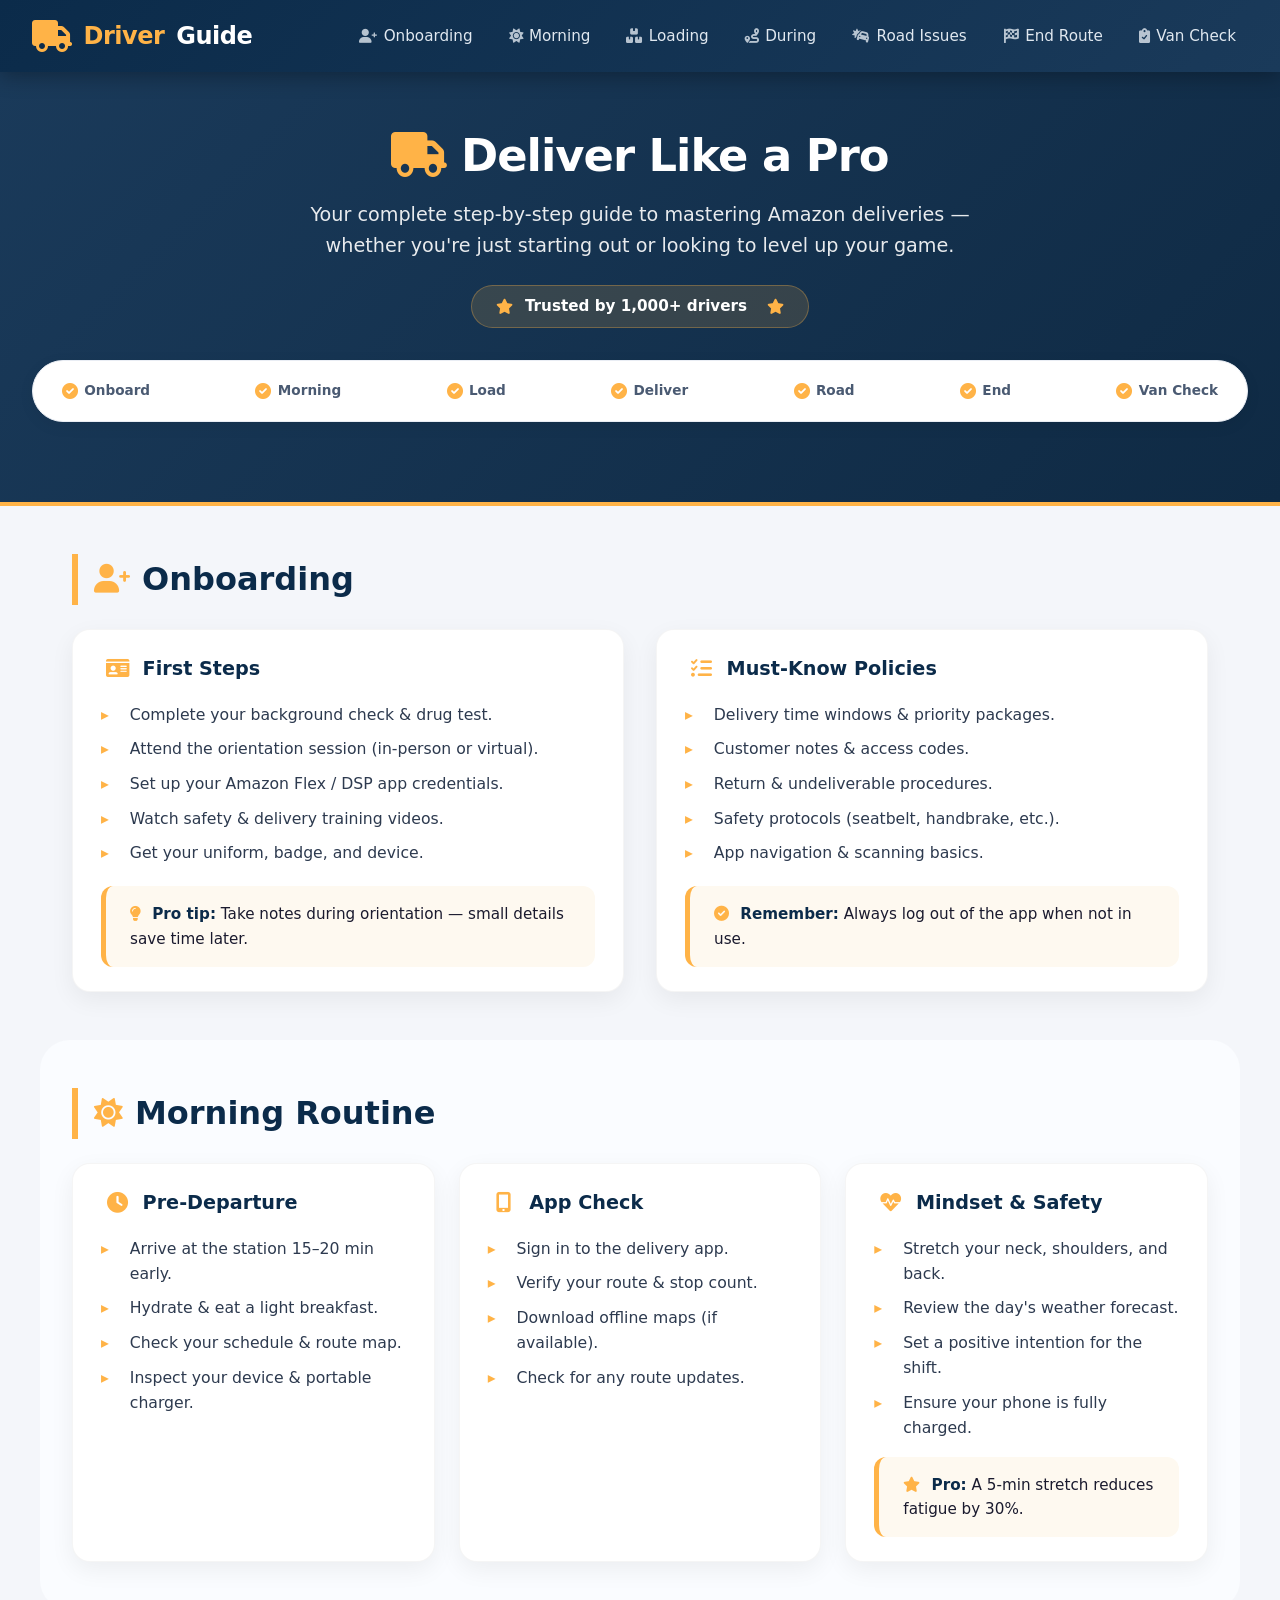
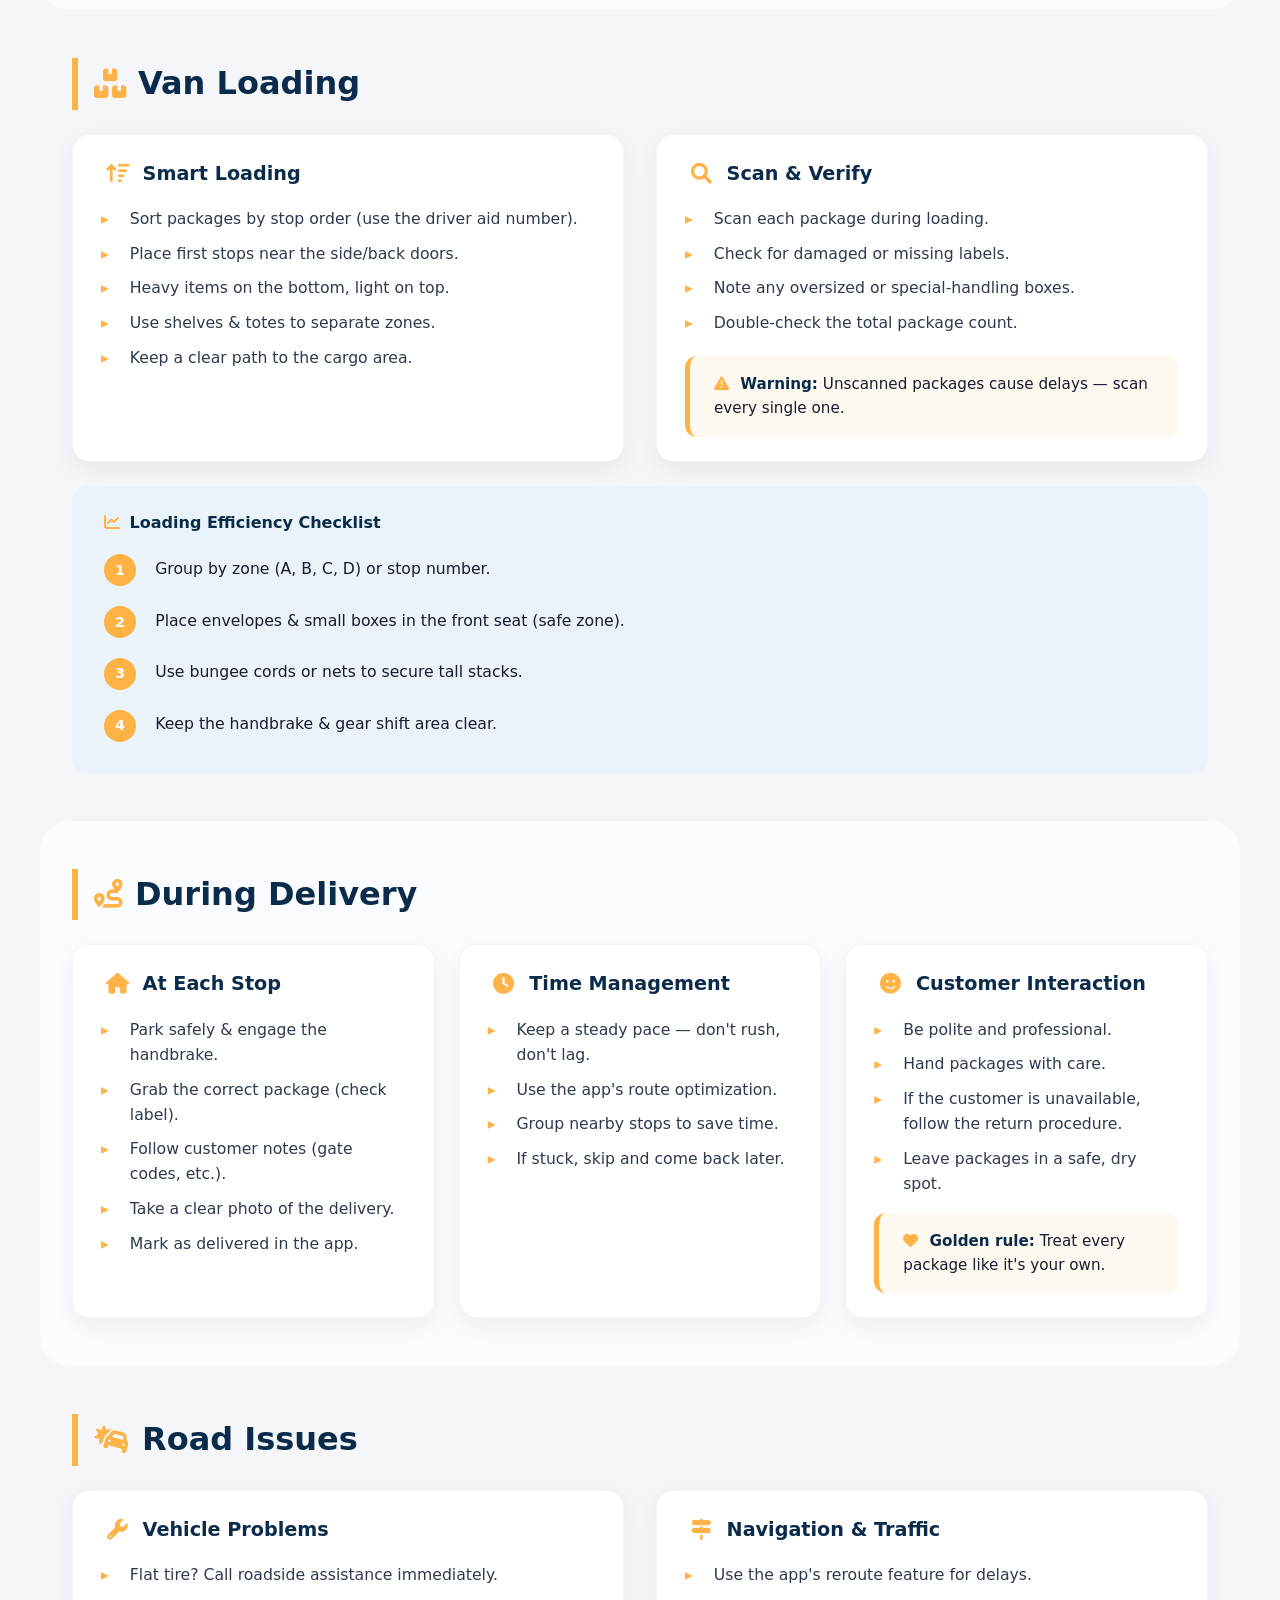
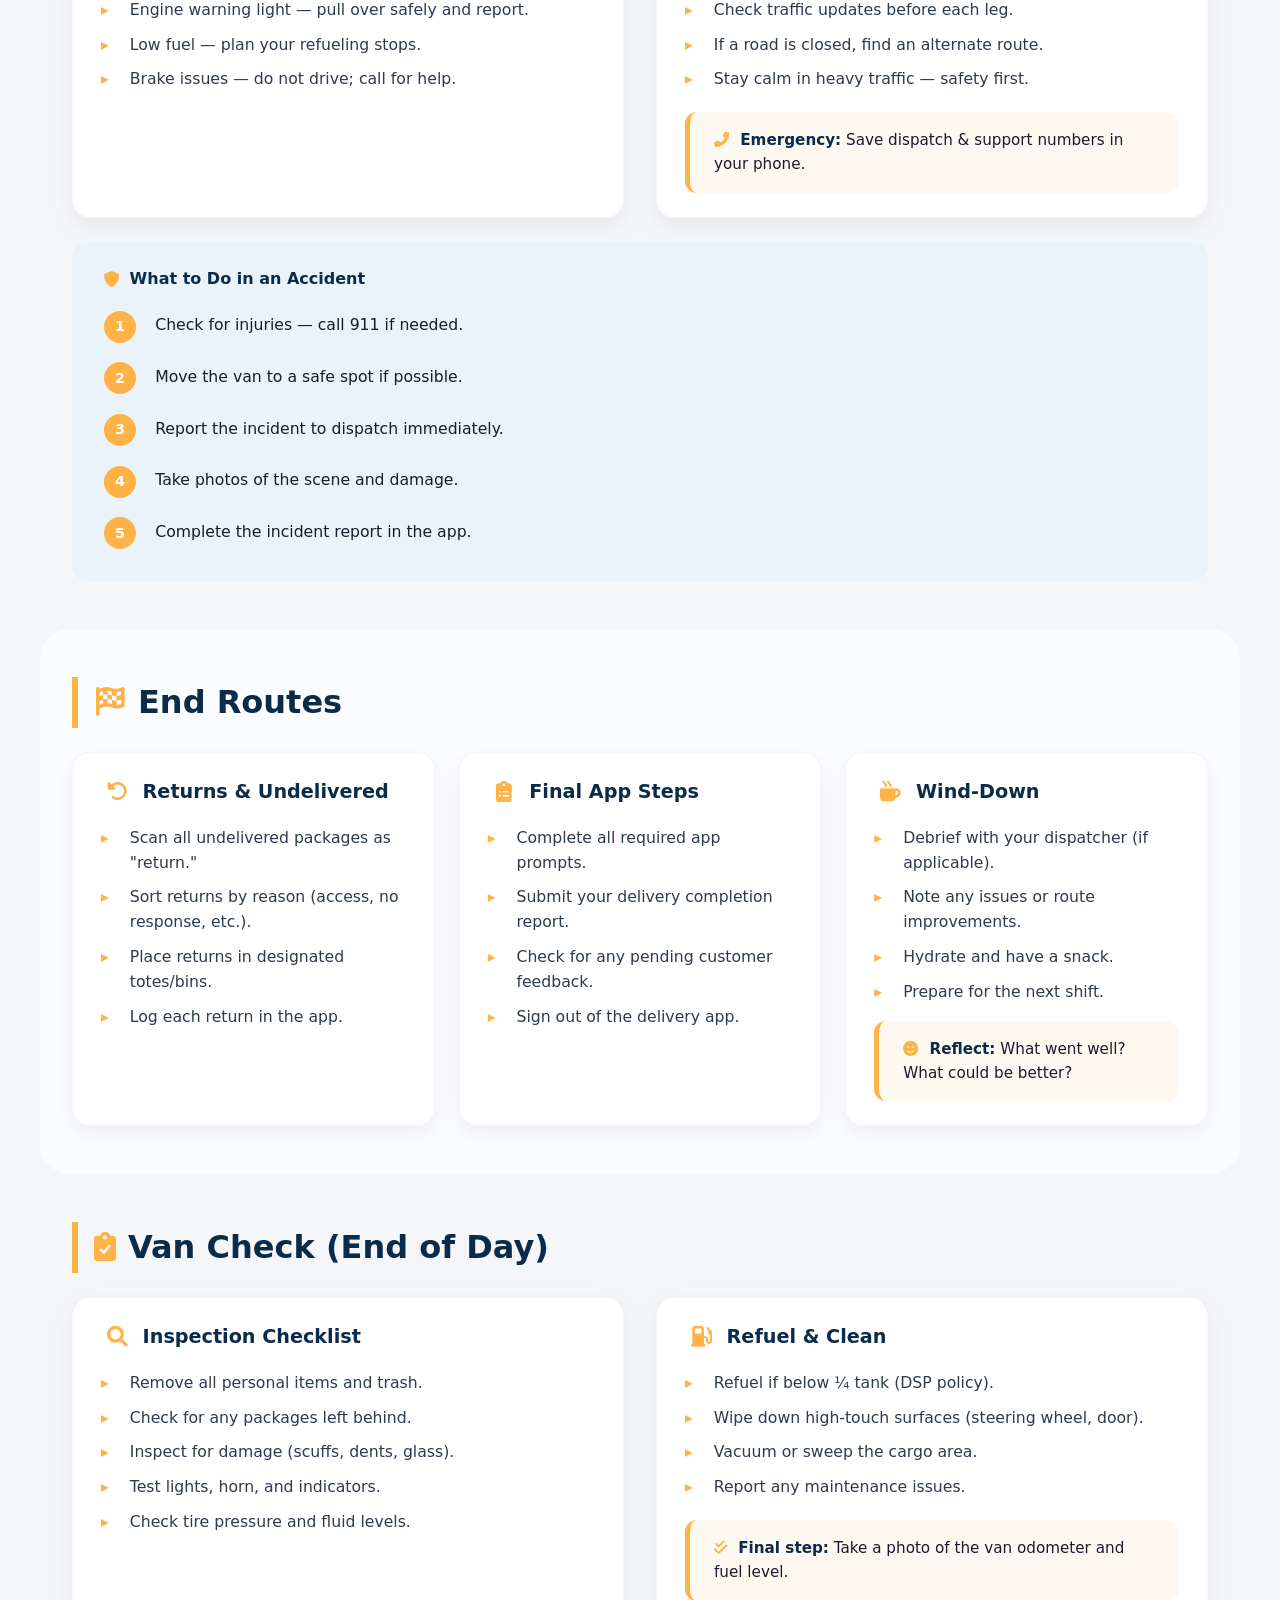
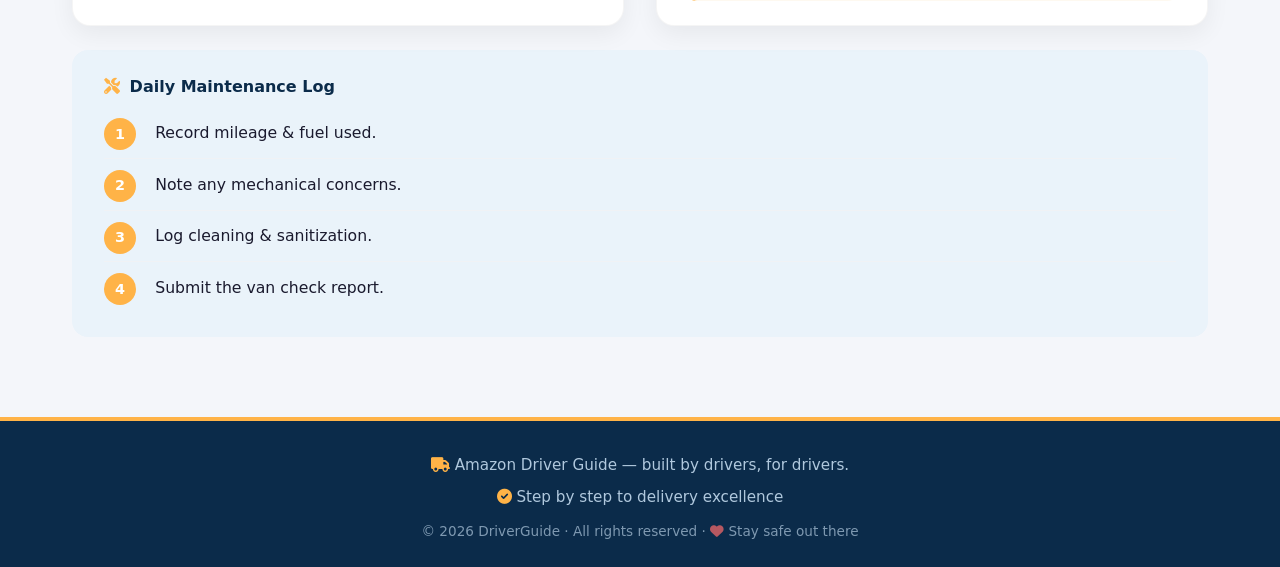
==== index.html @ 8a825883 "Create index.html" ====
<!DOCTYPE html>
<html lang="en">
<head>
    <meta charset="UTF-8" />
    <meta name="viewport" content="width=device-width, initial-scale=1.0" />
    <title>Amazon Driver Guide – Step by Step</title>
    <!-- Font Awesome for icons -->
    <link rel="stylesheet" href="https://cdnjs.cloudflare.com/ajax/libs/font-awesome/6.0.0-beta3/css/all.min.css" />
    <style>
        /* ---------- RESET & BASE ---------- */
        * {
            margin: 0;
            padding: 0;
            box-sizing: border-box;
        }

        html {
            scroll-behavior: smooth;
        }

        body {
            font-family: 'Segoe UI', Roboto, system-ui, -apple-system, sans-serif;
            background: #f4f6fa;
            color: #1a1a2e;
            line-height: 1.6;
        }

        a {
            text-decoration: none;
        }

        /* ---------- HEADER / NAV ---------- */
        .header {
            background: linear-gradient(135deg, #0b2b4a 0%, #1a3a5a 100%);
            color: #fff;
            padding: 1rem 2rem;
            position: sticky;
            top: 0;
            z-index: 1000;
            box-shadow: 0 4px 20px rgba(0, 0, 0, 0.3);
            display: flex;
            flex-wrap: wrap;
            align-items: center;
            justify-content: space-between;
        }

        .logo {
            display: flex;
            align-items: center;
            gap: 0.75rem;
            font-size: 1.5rem;
            font-weight: 700;
            letter-spacing: -0.5px;
        }

        .logo i {
            color: #ffb347;
            font-size: 2rem;
        }

        .logo span {
            color: #ffb347;
        }

        .nav-toggle {
            display: none;
            background: none;
            border: none;
            color: #fff;
            font-size: 1.8rem;
            cursor: pointer;
        }

        .nav-links {
            display: flex;
            flex-wrap: wrap;
            gap: 0.25rem 0.75rem;
            list-style: none;
        }

        .nav-links li a {
            color: #e0e8f0;
            padding: 0.5rem 0.75rem;
            border-radius: 30px;
            font-weight: 500;
            font-size: 0.95rem;
            transition: all 0.25s ease;
            display: flex;
            align-items: center;
            gap: 0.4rem;
            white-space: nowrap;
        }

        .nav-links li a i {
            font-size: 0.9rem;
            opacity: 0.8;
        }

        .nav-links li a:hover,
        .nav-links li a.active {
            background: rgba(255, 179, 71, 0.2);
            color: #ffb347;
        }

        /* ---------- HERO ---------- */
        .hero {
            background: linear-gradient(135deg, #1a3a5a 0%, #0f2a44 100%);
            color: #fff;
            padding: 3rem 2rem 4rem;
            text-align: center;
            border-bottom: 4px solid #ffb347;
        }

        .hero h1 {
            font-size: 2.8rem;
            font-weight: 800;
            letter-spacing: -1px;
            margin-bottom: 0.5rem;
        }

        .hero h1 i {
            color: #ffb347;
        }

        .hero p {
            font-size: 1.2rem;
            max-width: 720px;
            margin: 0 auto 1.5rem;
            opacity: 0.9;
        }

        .hero-badge {
            display: inline-flex;
            align-items: center;
            gap: 0.75rem;
            background: rgba(255, 179, 71, 0.15);
            border: 1px solid rgba(255, 179, 71, 0.3);
            padding: 0.5rem 1.5rem;
            border-radius: 50px;
            font-weight: 600;
            font-size: 0.95rem;
        }

        .hero-badge i {
            color: #ffb347;
        }

        /* ---------- SECTION COMMON ---------- */
        .section {
            padding: 3rem 2rem;
            max-width: 1200px;
            margin: 0 auto;
        }

        .section-title {
            display: flex;
            align-items: center;
            gap: 0.75rem;
            font-size: 2rem;
            font-weight: 700;
            color: #0b2b4a;
            margin-bottom: 1.5rem;
            border-left: 6px solid #ffb347;
            padding-left: 1rem;
        }

        .section-title i {
            color: #ffb347;
            font-size: 1.8rem;
        }

        .card-grid {
            display: grid;
            grid-template-columns: repeat(auto-fit, minmax(280px, 1fr));
            gap: 1.5rem;
        }

        .card {
            background: #fff;
            border-radius: 18px;
            padding: 1.5rem 1.75rem;
            box-shadow: 0 8px 24px rgba(0, 0, 0, 0.06);
            transition: transform 0.2s ease, box-shadow 0.2s ease;
            border: 1px solid rgba(0, 0, 0, 0.04);
        }

        .card:hover {
            transform: translateY(-4px);
            box-shadow: 0 16px 36px rgba(0, 0, 0, 0.10);
        }

        .card h3 {
            display: flex;
            align-items: center;
            gap: 0.6rem;
            font-size: 1.2rem;
            color: #0b2b4a;
            margin-bottom: 0.75rem;
        }

        .card h3 i {
            color: #ffb347;
            font-size: 1.3rem;
            width: 2rem;
            text-align: center;
        }

        .card p,
        .card li {
            color: #2d3a4f;
            font-size: 0.98rem;
        }

        .card ul {
            list-style: none;
            padding: 0;
            margin-top: 0.5rem;
        }

        .card ul li {
            padding: 0.3rem 0 0.3rem 1.8rem;
            position: relative;
        }

        .card ul li::before {
            content: "▸";
            color: #ffb347;
            font-weight: 700;
            position: absolute;
            left: 0;
        }

        .tip-box {
            background: #fef9f0;
            border-left: 5px solid #ffb347;
            padding: 1rem 1.5rem;
            border-radius: 12px;
            margin-top: 1rem;
            font-size: 0.95rem;
        }

        .tip-box strong {
            color: #0b2b4a;
        }

        .tip-box i {
            color: #ffb347;
            margin-right: 0.4rem;
        }

        /* ---------- SPECIAL LAYOUTS ---------- */
        .two-col {
            display: grid;
            grid-template-columns: 1fr 1fr;
            gap: 2rem;
        }

        @media (max-width: 820px) {
            .two-col {
                grid-template-columns: 1fr;
            }
        }

        .step-list {
            counter-reset: step;
            list-style: none;
            padding: 0;
        }

        .step-list li {
            counter-increment: step;
            padding: 0.8rem 0 0.8rem 3.2rem;
            position: relative;
            border-bottom: 1px solid #f0f2f5;
            font-size: 0.98rem;
        }

        .step-list li::before {
            content: counter(step);
            background: #ffb347;
            color: #fff;
            font-weight: 700;
            font-size: 0.9rem;
            width: 2rem;
            height: 2rem;
            border-radius: 50%;
            display: flex;
            align-items: center;
            justify-content: center;
            position: absolute;
            left: 0;
            top: 0.7rem;
        }

        .step-list li:last-child {
            border-bottom: none;
        }

        .highlight-box {
            background: #eaf3fa;
            border-radius: 16px;
            padding: 1.5rem 2rem;
            margin-top: 1.5rem;
        }

        .highlight-box h4 {
            display: flex;
            align-items: center;
            gap: 0.6rem;
            color: #0b2b4a;
            margin-bottom: 0.5rem;
        }

        .highlight-box h4 i {
            color: #ffb347;
        }

        /* ---------- PROGRESS TRACKER (visual) ---------- */
        .progress-steps {
            display: flex;
            flex-wrap: wrap;
            justify-content: space-between;
            gap: 0.5rem;
            background: #fff;
            padding: 1.2rem 1.8rem;
            border-radius: 60px;
            box-shadow: 0 4px 16px rgba(0, 0, 0, 0.06);
            margin: 2rem 0 1rem;
            border: 1px solid #e9edf4;
        }

        .progress-steps span {
            display: flex;
            align-items: center;
            gap: 0.4rem;
            font-weight: 600;
            font-size: 0.85rem;
            color: #4a5a72;
        }

        .progress-steps span i {
            color: #ffb347;
            font-size: 1rem;
        }

        /* ---------- FOOTER ---------- */
        .footer {
            background: #0b2b4a;
            color: #b0c8dd;
            padding: 2rem 2rem 1.5rem;
            text-align: center;
            border-top: 4px solid #ffb347;
            margin-top: 2rem;
        }

        .footer p {
            margin-bottom: 0.5rem;
            font-size: 0.95rem;
        }

        .footer small {
            opacity: 0.7;
            font-size: 0.85rem;
        }

        .footer i {
            color: #ffb347;
        }

        /* ---------- RESPONSIVE ---------- */
        @media (max-width: 900px) {
            .header {
                padding: 0.75rem 1.25rem;
            }

            .nav-toggle {
                display: block;
            }

            .nav-links {
                display: none;
                flex-direction: column;
                width: 100%;
                padding: 1rem 0 0.5rem;
                gap: 0.25rem;
            }

            .nav-links.open {
                display: flex;
            }

            .nav-links li a {
                padding: 0.6rem 0.75rem;
                font-size: 1rem;
                white-space: normal;
            }

            .hero h1 {
                font-size: 2rem;
            }

            .section {
                padding: 2rem 1.25rem;
            }

            .section-title {
                font-size: 1.6rem;
            }

            .progress-steps {
                border-radius: 20px;
                padding: 1rem;
                flex-direction: column;
                align-items: flex-start;
                gap: 0.3rem;
            }
        }

        @media (max-width: 480px) {
            .hero h1 {
                font-size: 1.6rem;
            }
            .hero p {
                font-size: 1rem;
            }
            .card {
                padding: 1.25rem;
            }
        }

        /* ---------- UTILITY ---------- */
        .text-accent {
            color: #ffb347;
        }

        .mb-1 {
            margin-bottom: 1rem;
        }
        .mt-1 {
            margin-top: 1rem;
        }
        .fw-600 {
            font-weight: 600;
        }
    </style>
</head>
<body>

    <!-- ===== HEADER ===== -->
    <header class="header" id="top">
        <div class="logo">
            <i class="fas fa-truck"></i>
            <span>Driver</span>Guide
        </div>
        <button class="nav-toggle" id="navToggle" aria-label="Toggle navigation">
            <i class="fas fa-bars"></i>
        </button>
        <ul class="nav-links" id="navLinks">
            <li><a href="#onboarding"><i class="fas fa-user-plus"></i> Onboarding</a></li>
            <li><a href="#morning"><i class="fas fa-sun"></i> Morning</a></li>
            <li><a href="#loading"><i class="fas fa-boxes"></i> Loading</a></li>
            <li><a href="#during"><i class="fas fa-route"></i> During</a></li>
            <li><a href="#road"><i class="fas fa-car-crash"></i> Road Issues</a></li>
            <li><a href="#end"><i class="fas fa-flag-checkered"></i> End Route</a></li>
            <li><a href="#vancheck"><i class="fas fa-clipboard-check"></i> Van Check</a></li>
        </ul>
    </header>

    <!-- ===== HERO ===== -->
    <section class="hero">
        <h1><i class="fas fa-truck"></i> Deliver Like a Pro</h1>
        <p>Your complete step-by-step guide to mastering Amazon deliveries — whether you're just starting out or looking to level up your game.</p>
        <div class="hero-badge">
            <i class="fas fa-star"></i> Trusted by 1,000+ drivers
            <i class="fas fa-star" style="margin-left:0.5rem;"></i>
        </div>

        <!-- quick progress visual -->
        <div class="progress-steps">
            <span><i class="fas fa-check-circle"></i> Onboard</span>
            <span><i class="fas fa-check-circle"></i> Morning</span>
            <span><i class="fas fa-check-circle"></i> Load</span>
            <span><i class="fas fa-check-circle"></i> Deliver</span>
            <span><i class="fas fa-check-circle"></i> Road</span>
            <span><i class="fas fa-check-circle"></i> End</span>
            <span><i class="fas fa-check-circle"></i> Van Check</span>
        </div>
    </section>

    <!-- ===== ONBOARDING ===== -->
    <section class="section" id="onboarding">
        <h2 class="section-title"><i class="fas fa-user-plus"></i> Onboarding</h2>
        <div class="two-col">
            <div class="card">
                <h3><i class="fas fa-id-card"></i> First Steps</h3>
                <ul>
                    <li>Complete your background check &amp; drug test.</li>
                    <li>Attend the orientation session (in-person or virtual).</li>
                    <li>Set up your Amazon Flex / DSP app credentials.</li>
                    <li>Watch safety &amp; delivery training videos.</li>
                    <li>Get your uniform, badge, and device.</li>
                </ul>
                <div class="tip-box">
                    <i class="fas fa-lightbulb"></i> <strong>Pro tip:</strong> Take notes during orientation — small details save time later.
                </div>
            </div>
            <div class="card">
                <h3><i class="fas fa-tasks"></i> Must-Know Policies</h3>
                <ul>
                    <li>Delivery time windows &amp; priority packages.</li>
                    <li>Customer notes &amp; access codes.</li>
                    <li>Return &amp; undeliverable procedures.</li>
                    <li>Safety protocols (seatbelt, handbrake, etc.).</li>
                    <li>App navigation &amp; scanning basics.</li>
                </ul>
                <div class="tip-box">
                    <i class="fas fa-check-circle"></i> <strong>Remember:</strong> Always log out of the app when not in use.
                </div>
            </div>
        </div>
    </section>

    <!-- ===== MORNING ROUTINE ===== -->
    <section class="section" id="morning" style="background:#fafcff; border-radius:30px; padding:3rem 2rem;">
        <h2 class="section-title"><i class="fas fa-sun"></i> Morning Routine</h2>
        <div class="card-grid">
            <div class="card">
                <h3><i class="fas fa-clock"></i> Pre-Departure</h3>
                <ul>
                    <li>Arrive at the station 15–20 min early.</li>
                    <li>Hydrate &amp; eat a light breakfast.</li>
                    <li>Check your schedule &amp; route map.</li>
                    <li>Inspect your device &amp; portable charger.</li>
                </ul>
            </div>
            <div class="card">
                <h3><i class="fas fa-mobile-alt"></i> App Check</h3>
                <ul>
                    <li>Sign in to the delivery app.</li>
                    <li>Verify your route &amp; stop count.</li>
                    <li>Download offline maps (if available).</li>
                    <li>Check for any route updates.</li>
                </ul>
            </div>
            <div class="card">
                <h3><i class="fas fa-heartbeat"></i> Mindset &amp; Safety</h3>
                <ul>
                    <li>Stretch your neck, shoulders, and back.</li>
                    <li>Review the day's weather forecast.</li>
                    <li>Set a positive intention for the shift.</li>
                    <li>Ensure your phone is fully charged.</li>
                </ul>
                <div class="tip-box" style="margin-top:0.75rem;">
                    <i class="fas fa-star"></i> <strong>Pro:</strong> A 5-min stretch reduces fatigue by 30%.
                </div>
            </div>
        </div>
    </section>

    <!-- ===== VAN LOADING ===== -->
    <section class="section" id="loading">
        <h2 class="section-title"><i class="fas fa-boxes"></i> Van Loading</h2>
        <div class="two-col">
            <div class="card">
                <h3><i class="fas fa-sort-amount-up"></i> Smart Loading</h3>
                <ul>
                    <li>Sort packages by stop order (use the driver aid number).</li>
                    <li>Place first stops near the side/back doors.</li>
                    <li>Heavy items on the bottom, light on top.</li>
                    <li>Use shelves &amp; totes to separate zones.</li>
                    <li>Keep a clear path to the cargo area.</li>
                </ul>
            </div>
            <div class="card">
                <h3><i class="fas fa-search"></i> Scan &amp; Verify</h3>
                <ul>
                    <li>Scan each package during loading.</li>
                    <li>Check for damaged or missing labels.</li>
                    <li>Note any oversized or special-handling boxes.</li>
                    <li>Double-check the total package count.</li>
                </ul>
                <div class="tip-box">
                    <i class="fas fa-exclamation-triangle"></i> <strong>Warning:</strong> Unscanned packages cause delays — scan every single one.
                </div>
            </div>
        </div>
        <div class="highlight-box">
            <h4><i class="fas fa-chart-line"></i> Loading Efficiency Checklist</h4>
            <ul class="step-list" style="margin-top:0.5rem;">
                <li>Group by zone (A, B, C, D) or stop number.</li>
                <li>Place envelopes &amp; small boxes in the front seat (safe zone).</li>
                <li>Use bungee cords or nets to secure tall stacks.</li>
                <li>Keep the handbrake &amp; gear shift area clear.</li>
            </ul>
        </div>
    </section>

    <!-- ===== DURING DELIVERY ===== -->
    <section class="section" id="during" style="background:#fafcff; border-radius:30px; padding:3rem 2rem;">
        <h2 class="section-title"><i class="fas fa-route"></i> During Delivery</h2>
        <div class="card-grid">
            <div class="card">
                <h3><i class="fas fa-home"></i> At Each Stop</h3>
                <ul>
                    <li>Park safely &amp; engage the handbrake.</li>
                    <li>Grab the correct package (check label).</li>
                    <li>Follow customer notes (gate codes, etc.).</li>
                    <li>Take a clear photo of the delivery.</li>
                    <li>Mark as delivered in the app.</li>
                </ul>
            </div>
            <div class="card">
                <h3><i class="fas fa-clock"></i> Time Management</h3>
                <ul>
                    <li>Keep a steady pace — don't rush, don't lag.</li>
                    <li>Use the app's route optimization.</li>
                    <li>Group nearby stops to save time.</li>
                    <li>If stuck, skip and come back later.</li>
                </ul>
            </div>
            <div class="card">
                <h3><i class="fas fa-smile"></i> Customer Interaction</h3>
                <ul>
                    <li>Be polite and professional.</li>
                    <li>Hand packages with care.</li>
                    <li>If the customer is unavailable, follow the return procedure.</li>
                    <li>Leave packages in a safe, dry spot.</li>
                </ul>
                <div class="tip-box" style="margin-top:0.75rem;">
                    <i class="fas fa-heart"></i> <strong>Golden rule:</strong> Treat every package like it's your own.
                </div>
            </div>
        </div>
    </section>

    <!-- ===== ROAD ISSUES ===== -->
    <section class="section" id="road">
        <h2 class="section-title"><i class="fas fa-car-crash"></i> Road Issues</h2>
        <div class="two-col">
            <div class="card">
                <h3><i class="fas fa-wrench"></i> Vehicle Problems</h3>
                <ul>
                    <li>Flat tire? Call roadside assistance immediately.</li>
                    <li>Engine warning light — pull over safely and report.</li>
                    <li>Low fuel — plan your refueling stops.</li>
                    <li>Brake issues — do not drive; call for help.</li>
                </ul>
            </div>
            <div class="card">
                <h3><i class="fas fa-map-signs"></i> Navigation &amp; Traffic</h3>
                <ul>
                    <li>Use the app's reroute feature for delays.</li>
                    <li>Check traffic updates before each leg.</li>
                    <li>If a road is closed, find an alternate route.</li>
                    <li>Stay calm in heavy traffic — safety first.</li>
                </ul>
                <div class="tip-box">
                    <i class="fas fa-phone-alt"></i> <strong>Emergency:</strong> Save dispatch &amp; support numbers in your phone.
                </div>
            </div>
        </div>
        <div class="highlight-box" style="margin-top:1.5rem;">
            <h4><i class="fas fa-shield-alt"></i> What to Do in an Accident</h4>
            <ul class="step-list">
                <li>Check for injuries — call 911 if needed.</li>
                <li>Move the van to a safe spot if possible.</li>
                <li>Report the incident to dispatch immediately.</li>
                <li>Take photos of the scene and damage.</li>
                <li>Complete the incident report in the app.</li>
            </ul>
        </div>
    </section>

    <!-- ===== END ROUTES ===== -->
    <section class="section" id="end" style="background:#fafcff; border-radius:30px; padding:3rem 2rem;">
        <h2 class="section-title"><i class="fas fa-flag-checkered"></i> End Routes</h2>
        <div class="card-grid">
            <div class="card">
                <h3><i class="fas fa-undo-alt"></i> Returns &amp; Undelivered</h3>
                <ul>
                    <li>Scan all undelivered packages as "return."</li>
                    <li>Sort returns by reason (access, no response, etc.).</li>
                    <li>Place returns in designated totes/bins.</li>
                    <li>Log each return in the app.</li>
                </ul>
            </div>
            <div class="card">
                <h3><i class="fas fa-clipboard-list"></i> Final App Steps</h3>
                <ul>
                    <li>Complete all required app prompts.</li>
                    <li>Submit your delivery completion report.</li>
                    <li>Check for any pending customer feedback.</li>
                    <li>Sign out of the delivery app.</li>
                </ul>
            </div>
            <div class="card">
                <h3><i class="fas fa-mug-hot"></i> Wind-Down</h3>
                <ul>
                    <li>Debrief with your dispatcher (if applicable).</li>
                    <li>Note any issues or route improvements.</li>
                    <li>Hydrate and have a snack.</li>
                    <li>Prepare for the next shift.</li>
                </ul>
                <div class="tip-box" style="margin-top:0.75rem;">
                    <i class="fas fa-smile"></i> <strong>Reflect:</strong> What went well? What could be better?
                </div>
            </div>
        </div>
    </section>

    <!-- ===== VAN CHECK END ===== -->
    <section class="section" id="vancheck">
        <h2 class="section-title"><i class="fas fa-clipboard-check"></i> Van Check (End of Day)</h2>
        <div class="two-col">
            <div class="card">
                <h3><i class="fas fa-search"></i> Inspection Checklist</h3>
                <ul>
                    <li>Remove all personal items and trash.</li>
                    <li>Check for any packages left behind.</li>
                    <li>Inspect for damage (scuffs, dents, glass).</li>
                    <li>Test lights, horn, and indicators.</li>
                    <li>Check tire pressure and fluid levels.</li>
                </ul>
            </div>
            <div class="card">
                <h3><i class="fas fa-gas-pump"></i> Refuel &amp; Clean</h3>
                <ul>
                    <li>Refuel if below ¼ tank (DSP policy).</li>
                    <li>Wipe down high-touch surfaces (steering wheel, door).</li>
                    <li>Vacuum or sweep the cargo area.</li>
                    <li>Report any maintenance issues.</li>
                </ul>
                <div class="tip-box">
                    <i class="fas fa-check-double"></i> <strong>Final step:</strong> Take a photo of the van odometer and fuel level.
                </div>
            </div>
        </div>
        <div class="highlight-box" style="margin-top:1.5rem;">
            <h4><i class="fas fa-tools"></i> Daily Maintenance Log</h4>
            <ul class="step-list">
                <li>Record mileage &amp; fuel used.</li>
                <li>Note any mechanical concerns.</li>
                <li>Log cleaning &amp; sanitization.</li>
                <li>Submit the van check report.</li>
            </ul>
        </div>
    </section>

    <!-- ===== FOOTER ===== -->
    <footer class="footer">
        <p><i class="fas fa-truck"></i> Amazon Driver Guide — built by drivers, for drivers.</p>
        <p style="font-size:0.95rem; margin-top:0.25rem;">
            <i class="fas fa-check-circle" style="color:#ffb347;"></i> Step by step to delivery excellence
        </p>
        <small>&copy; 2026 DriverGuide · All rights reserved · <i class="fas fa-heart" style="color:#ff6b6b;"></i> Stay safe out there</small>
    </footer>

    <!-- ===== JAVASCRIPT (nav toggle + active scroll) ===== -->
    <script>
        // ----- Mobile nav toggle -----
        const toggle = document.getElementById('navToggle');
        const navLinks = document.getElementById('navLinks');

        toggle.addEventListener('click', () => {
            navLinks.classList.toggle('open');
        });

        // Close nav on link click (mobile)
        document.querySelectorAll('.nav-links a').forEach(link => {
            link.addEventListener('click', () => {
                navLinks.classList.remove('open');
            });
        });

        // ----- Active nav highlight on scroll -----
        const sections = document.querySelectorAll('.section, .hero');
        const navItems = document.querySelectorAll('.nav-links a');

        function setActiveNav() {
            let current = '';
            const scrollPos = window.scrollY + 120;

            sections.forEach(section => {
                const sectionTop = section.offsetTop;
                const sectionHeight = section.offsetHeight;
                if (scrollPos >= sectionTop && scrollPos < sectionTop + sectionHeight) {
                    current = section.getAttribute('id') || 'top';
                }
            });

            // if at the very top
            if (window.scrollY < 100) current = 'top';

            navItems.forEach(link => {
                link.classList.remove('active');
                const href = link.getAttribute('href');
                if (href === '#' + current) {
                    link.classList.add('active');
                }
            });
        }

        window.addEventListener('scroll', setActiveNav);
        window.addEventListener('load', setActiveNav);
    </script>

</body>
</html>
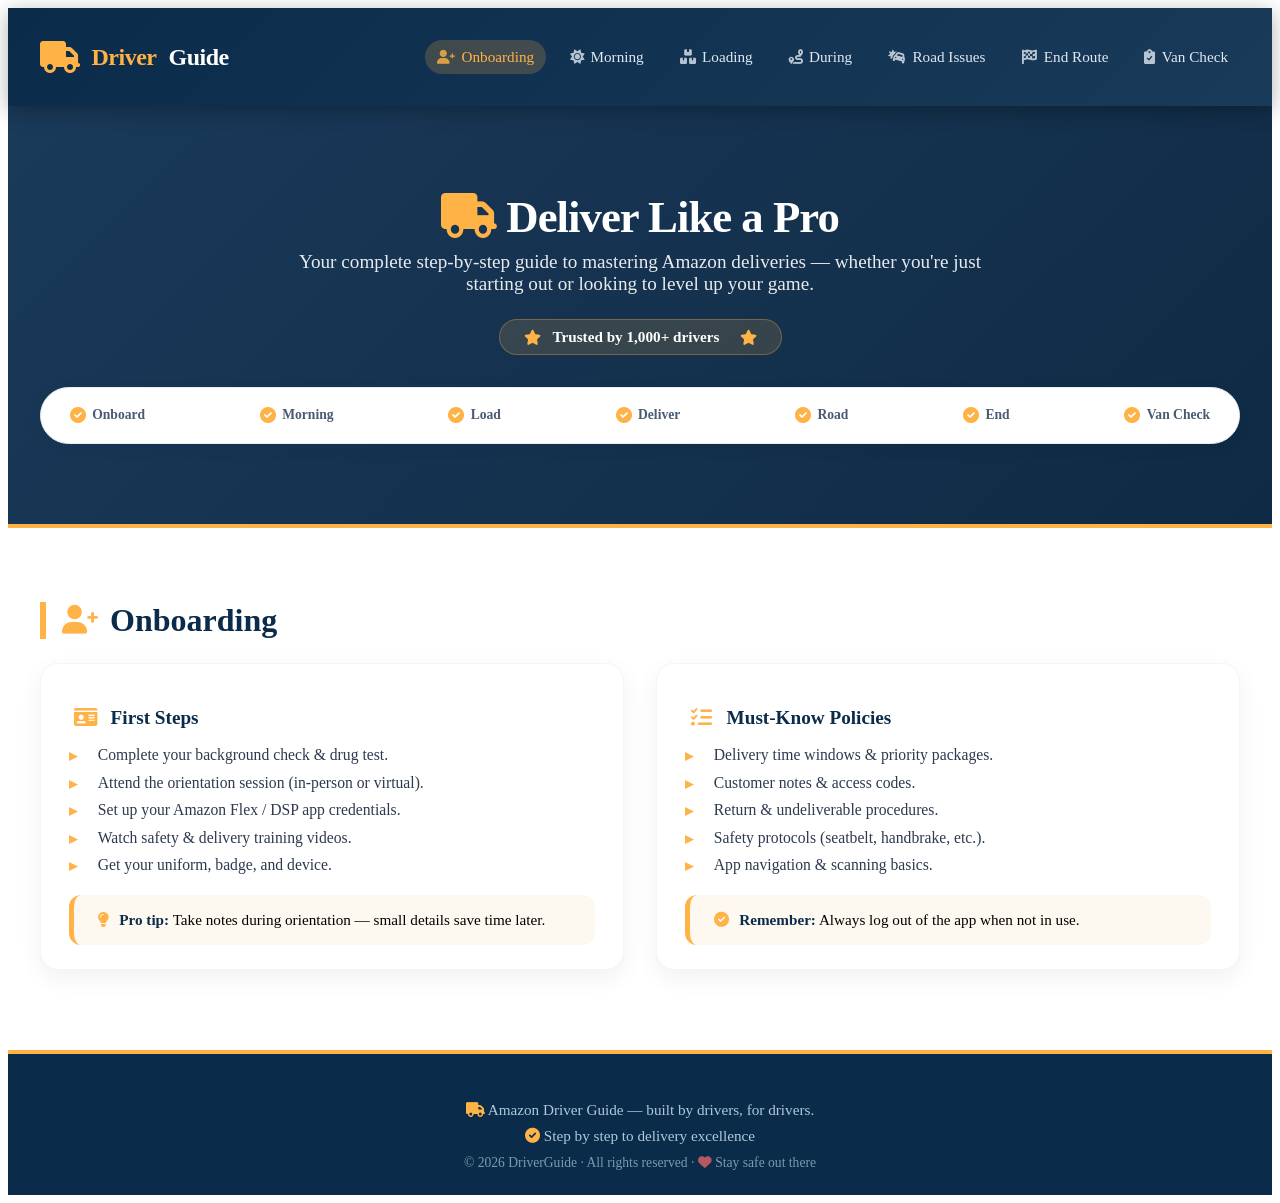
==== commit 62be86f5: "Add files via upload" ====
--- a/index.html
+++ b/index.html
@@ -1,808 +1,67 @@
-<!DOCTYPE html>
-<html lang="en">
-<head>
-    <meta charset="UTF-8" />
-    <meta name="viewport" content="width=device-width, initial-scale=1.0" />
-    <title>Amazon Driver Guide – Step by Step</title>
-    <!-- Font Awesome for icons -->
-    <link rel="stylesheet" href="https://cdnjs.cloudflare.com/ajax/libs/font-awesome/6.0.0-beta3/css/all.min.css" />
-    <style>
-        /* ---------- RESET & BASE ---------- */
-        * {
-            margin: 0;
-            padding: 0;
-            box-sizing: border-box;
-        }
-
-        html {
-            scroll-behavior: smooth;
-        }
-
-        body {
-            font-family: 'Segoe UI', Roboto, system-ui, -apple-system, sans-serif;
-            background: #f4f6fa;
-            color: #1a1a2e;
-            line-height: 1.6;
-        }
-
-        a {
-            text-decoration: none;
-        }
-
-        /* ---------- HEADER / NAV ---------- */
-        .header {
-            background: linear-gradient(135deg, #0b2b4a 0%, #1a3a5a 100%);
-            color: #fff;
-            padding: 1rem 2rem;
-            position: sticky;
-            top: 0;
-            z-index: 1000;
-            box-shadow: 0 4px 20px rgba(0, 0, 0, 0.3);
-            display: flex;
-            flex-wrap: wrap;
-            align-items: center;
-            justify-content: space-between;
-        }
-
-        .logo {
-            display: flex;
-            align-items: center;
-            gap: 0.75rem;
-            font-size: 1.5rem;
-            font-weight: 700;
-            letter-spacing: -0.5px;
-        }
-
-        .logo i {
-            color: #ffb347;
-            font-size: 2rem;
-        }
-
-        .logo span {
-            color: #ffb347;
-        }
-
-        .nav-toggle {
-            display: none;
-            background: none;
-            border: none;
-            color: #fff;
-            font-size: 1.8rem;
-            cursor: pointer;
-        }
-
-        .nav-links {
-            display: flex;
-            flex-wrap: wrap;
-            gap: 0.25rem 0.75rem;
-            list-style: none;
-        }
-
-        .nav-links li a {
-            color: #e0e8f0;
-            padding: 0.5rem 0.75rem;
-            border-radius: 30px;
-            font-weight: 500;
-            font-size: 0.95rem;
-            transition: all 0.25s ease;
-            display: flex;
-            align-items: center;
-            gap: 0.4rem;
-            white-space: nowrap;
-        }
-
-        .nav-links li a i {
-            font-size: 0.9rem;
-            opacity: 0.8;
-        }
-
-        .nav-links li a:hover,
-        .nav-links li a.active {
-            background: rgba(255, 179, 71, 0.2);
-            color: #ffb347;
-        }
-
-        /* ---------- HERO ---------- */
-        .hero {
-            background: linear-gradient(135deg, #1a3a5a 0%, #0f2a44 100%);
-            color: #fff;
-            padding: 3rem 2rem 4rem;
-            text-align: center;
-            border-bottom: 4px solid #ffb347;
-        }
-
-        .hero h1 {
-            font-size: 2.8rem;
-            font-weight: 800;
-            letter-spacing: -1px;
-            margin-bottom: 0.5rem;
-        }
-
-        .hero h1 i {
-            color: #ffb347;
-        }
-
-        .hero p {
-            font-size: 1.2rem;
-            max-width: 720px;
-            margin: 0 auto 1.5rem;
-            opacity: 0.9;
-        }
-
-        .hero-badge {
-            display: inline-flex;
-            align-items: center;
-            gap: 0.75rem;
-            background: rgba(255, 179, 71, 0.15);
-            border: 1px solid rgba(255, 179, 71, 0.3);
-            padding: 0.5rem 1.5rem;
-            border-radius: 50px;
-            font-weight: 600;
-            font-size: 0.95rem;
-        }
-
-        .hero-badge i {
-            color: #ffb347;
-        }
-
-        /* ---------- SECTION COMMON ---------- */
-        .section {
-            padding: 3rem 2rem;
-            max-width: 1200px;
-            margin: 0 auto;
-        }
-
-        .section-title {
-            display: flex;
-            align-items: center;
-            gap: 0.75rem;
-            font-size: 2rem;
-            font-weight: 700;
-            color: #0b2b4a;
-            margin-bottom: 1.5rem;
-            border-left: 6px solid #ffb347;
-            padding-left: 1rem;
-        }
-
-        .section-title i {
-            color: #ffb347;
-            font-size: 1.8rem;
-        }
-
-        .card-grid {
-            display: grid;
-            grid-template-columns: repeat(auto-fit, minmax(280px, 1fr));
-            gap: 1.5rem;
-        }
-
-        .card {
-            background: #fff;
-            border-radius: 18px;
-            padding: 1.5rem 1.75rem;
-            box-shadow: 0 8px 24px rgba(0, 0, 0, 0.06);
-            transition: transform 0.2s ease, box-shadow 0.2s ease;
-            border: 1px solid rgba(0, 0, 0, 0.04);
-        }
-
-        .card:hover {
-            transform: translateY(-4px);
-            box-shadow: 0 16px 36px rgba(0, 0, 0, 0.10);
-        }
-
-        .card h3 {
-            display: flex;
-            align-items: center;
-            gap: 0.6rem;
-            font-size: 1.2rem;
-            color: #0b2b4a;
-            margin-bottom: 0.75rem;
-        }
-
-        .card h3 i {
-            color: #ffb347;
-            font-size: 1.3rem;
-            width: 2rem;
-            text-align: center;
-        }
-
-        .card p,
-        .card li {
-            color: #2d3a4f;
-            font-size: 0.98rem;
-        }
-
-        .card ul {
-            list-style: none;
-            padding: 0;
-            margin-top: 0.5rem;
-        }
-
-        .card ul li {
-            padding: 0.3rem 0 0.3rem 1.8rem;
-            position: relative;
-        }
-
-        .card ul li::before {
-            content: "▸";
-            color: #ffb347;
-            font-weight: 700;
-            position: absolute;
-            left: 0;
-        }
-
-        .tip-box {
-            background: #fef9f0;
-            border-left: 5px solid #ffb347;
-            padding: 1rem 1.5rem;
-            border-radius: 12px;
-            margin-top: 1rem;
-            font-size: 0.95rem;
-        }
-
-        .tip-box strong {
-            color: #0b2b4a;
-        }
-
-        .tip-box i {
-            color: #ffb347;
-            margin-right: 0.4rem;
-        }
-
-        /* ---------- SPECIAL LAYOUTS ---------- */
-        .two-col {
-            display: grid;
-            grid-template-columns: 1fr 1fr;
-            gap: 2rem;
-        }
-
-        @media (max-width: 820px) {
-            .two-col {
-                grid-template-columns: 1fr;
-            }
-        }
-
-        .step-list {
-            counter-reset: step;
-            list-style: none;
-            padding: 0;
-        }
-
-        .step-list li {
-            counter-increment: step;
-            padding: 0.8rem 0 0.8rem 3.2rem;
-            position: relative;
-            border-bottom: 1px solid #f0f2f5;
-            font-size: 0.98rem;
-        }
-
-        .step-list li::before {
-            content: counter(step);
-            background: #ffb347;
-            color: #fff;
-            font-weight: 700;
-            font-size: 0.9rem;
-            width: 2rem;
-            height: 2rem;
-            border-radius: 50%;
-            display: flex;
-            align-items: center;
-            justify-content: center;
-            position: absolute;
-            left: 0;
-            top: 0.7rem;
-        }
-
-        .step-list li:last-child {
-            border-bottom: none;
-        }
-
-        .highlight-box {
-            background: #eaf3fa;
-            border-radius: 16px;
-            padding: 1.5rem 2rem;
-            margin-top: 1.5rem;
-        }
-
-        .highlight-box h4 {
-            display: flex;
-            align-items: center;
-            gap: 0.6rem;
-            color: #0b2b4a;
-            margin-bottom: 0.5rem;
-        }
-
-        .highlight-box h4 i {
-            color: #ffb347;
-        }
-
-        /* ---------- PROGRESS TRACKER (visual) ---------- */
-        .progress-steps {
-            display: flex;
-            flex-wrap: wrap;
-            justify-content: space-between;
-            gap: 0.5rem;
-            background: #fff;
-            padding: 1.2rem 1.8rem;
-            border-radius: 60px;
-            box-shadow: 0 4px 16px rgba(0, 0, 0, 0.06);
-            margin: 2rem 0 1rem;
-            border: 1px solid #e9edf4;
-        }
-
-        .progress-steps span {
-            display: flex;
-            align-items: center;
-            gap: 0.4rem;
-            font-weight: 600;
-            font-size: 0.85rem;
-            color: #4a5a72;
-        }
-
-        .progress-steps span i {
-            color: #ffb347;
-            font-size: 1rem;
-        }
-
-        /* ---------- FOOTER ---------- */
-        .footer {
-            background: #0b2b4a;
-            color: #b0c8dd;
-            padding: 2rem 2rem 1.5rem;
-            text-align: center;
-            border-top: 4px solid #ffb347;
-            margin-top: 2rem;
-        }
-
-        .footer p {
-            margin-bottom: 0.5rem;
-            font-size: 0.95rem;
-        }
-
-        .footer small {
-            opacity: 0.7;
-            font-size: 0.85rem;
-        }
-
-        .footer i {
-            color: #ffb347;
-        }
-
-        /* ---------- RESPONSIVE ---------- */
-        @media (max-width: 900px) {
-            .header {
-                padding: 0.75rem 1.25rem;
-            }
-
-            .nav-toggle {
-                display: block;
-            }
-
-            .nav-links {
-                display: none;
-                flex-direction: column;
-                width: 100%;
-                padding: 1rem 0 0.5rem;
-                gap: 0.25rem;
-            }
-
-            .nav-links.open {
-                display: flex;
-            }
-
-            .nav-links li a {
-                padding: 0.6rem 0.75rem;
-                font-size: 1rem;
-                white-space: normal;
-            }
-
-            .hero h1 {
-                font-size: 2rem;
-            }
-
-            .section {
-                padding: 2rem 1.25rem;
-            }
-
-            .section-title {
-                font-size: 1.6rem;
-            }
-
-            .progress-steps {
-                border-radius: 20px;
-                padding: 1rem;
-                flex-direction: column;
-                align-items: flex-start;
-                gap: 0.3rem;
-            }
-        }
-
-        @media (max-width: 480px) {
-            .hero h1 {
-                font-size: 1.6rem;
-            }
-            .hero p {
-                font-size: 1rem;
-            }
-            .card {
-                padding: 1.25rem;
-            }
-        }
-
-        /* ---------- UTILITY ---------- */
-        .text-accent {
-            color: #ffb347;
-        }
-
-        .mb-1 {
-            margin-bottom: 1rem;
-        }
-        .mt-1 {
-            margin-top: 1rem;
-        }
-        .fw-600 {
-            font-weight: 600;
-        }
-    </style>
-</head>
-<body>
-
-    <!-- ===== HEADER ===== -->
-    <header class="header" id="top">
-        <div class="logo">
-            <i class="fas fa-truck"></i>
-            <span>Driver</span>Guide
-        </div>
-        <button class="nav-toggle" id="navToggle" aria-label="Toggle navigation">
-            <i class="fas fa-bars"></i>
-        </button>
-        <ul class="nav-links" id="navLinks">
-            <li><a href="#onboarding"><i class="fas fa-user-plus"></i> Onboarding</a></li>
-            <li><a href="#morning"><i class="fas fa-sun"></i> Morning</a></li>
-            <li><a href="#loading"><i class="fas fa-boxes"></i> Loading</a></li>
-            <li><a href="#during"><i class="fas fa-route"></i> During</a></li>
-            <li><a href="#road"><i class="fas fa-car-crash"></i> Road Issues</a></li>
-            <li><a href="#end"><i class="fas fa-flag-checkered"></i> End Route</a></li>
-            <li><a href="#vancheck"><i class="fas fa-clipboard-check"></i> Van Check</a></li>
-        </ul>
-    </header>
-
-    <!-- ===== HERO ===== -->
-    <section class="hero">
-        <h1><i class="fas fa-truck"></i> Deliver Like a Pro</h1>
-        <p>Your complete step-by-step guide to mastering Amazon deliveries — whether you're just starting out or looking to level up your game.</p>
-        <div class="hero-badge">
-            <i class="fas fa-star"></i> Trusted by 1,000+ drivers
-            <i class="fas fa-star" style="margin-left:0.5rem;"></i>
-        </div>
-
-        <!-- quick progress visual -->
-        <div class="progress-steps">
-            <span><i class="fas fa-check-circle"></i> Onboard</span>
-            <span><i class="fas fa-check-circle"></i> Morning</span>
-            <span><i class="fas fa-check-circle"></i> Load</span>
-            <span><i class="fas fa-check-circle"></i> Deliver</span>
-            <span><i class="fas fa-check-circle"></i> Road</span>
-            <span><i class="fas fa-check-circle"></i> End</span>
-            <span><i class="fas fa-check-circle"></i> Van Check</span>
-        </div>
-    </section>
-
-    <!-- ===== ONBOARDING ===== -->
-    <section class="section" id="onboarding">
-        <h2 class="section-title"><i class="fas fa-user-plus"></i> Onboarding</h2>
-        <div class="two-col">
-            <div class="card">
-                <h3><i class="fas fa-id-card"></i> First Steps</h3>
-                <ul>
-                    <li>Complete your background check &amp; drug test.</li>
-                    <li>Attend the orientation session (in-person or virtual).</li>
-                    <li>Set up your Amazon Flex / DSP app credentials.</li>
-                    <li>Watch safety &amp; delivery training videos.</li>
-                    <li>Get your uniform, badge, and device.</li>
-                </ul>
-                <div class="tip-box">
-                    <i class="fas fa-lightbulb"></i> <strong>Pro tip:</strong> Take notes during orientation — small details save time later.
-                </div>
-            </div>
-            <div class="card">
-                <h3><i class="fas fa-tasks"></i> Must-Know Policies</h3>
-                <ul>
-                    <li>Delivery time windows &amp; priority packages.</li>
-                    <li>Customer notes &amp; access codes.</li>
-                    <li>Return &amp; undeliverable procedures.</li>
-                    <li>Safety protocols (seatbelt, handbrake, etc.).</li>
-                    <li>App navigation &amp; scanning basics.</li>
-                </ul>
-                <div class="tip-box">
-                    <i class="fas fa-check-circle"></i> <strong>Remember:</strong> Always log out of the app when not in use.
-                </div>
-            </div>
-        </div>
-    </section>
-
-    <!-- ===== MORNING ROUTINE ===== -->
-    <section class="section" id="morning" style="background:#fafcff; border-radius:30px; padding:3rem 2rem;">
-        <h2 class="section-title"><i class="fas fa-sun"></i> Morning Routine</h2>
-        <div class="card-grid">
-            <div class="card">
-                <h3><i class="fas fa-clock"></i> Pre-Departure</h3>
-                <ul>
-                    <li>Arrive at the station 15–20 min early.</li>
-                    <li>Hydrate &amp; eat a light breakfast.</li>
-                    <li>Check your schedule &amp; route map.</li>
-                    <li>Inspect your device &amp; portable charger.</li>
-                </ul>
-            </div>
-            <div class="card">
-                <h3><i class="fas fa-mobile-alt"></i> App Check</h3>
-                <ul>
-                    <li>Sign in to the delivery app.</li>
-                    <li>Verify your route &amp; stop count.</li>
-                    <li>Download offline maps (if available).</li>
-                    <li>Check for any route updates.</li>
-                </ul>
-            </div>
-            <div class="card">
-                <h3><i class="fas fa-heartbeat"></i> Mindset &amp; Safety</h3>
-                <ul>
-                    <li>Stretch your neck, shoulders, and back.</li>
-                    <li>Review the day's weather forecast.</li>
-                    <li>Set a positive intention for the shift.</li>
-                    <li>Ensure your phone is fully charged.</li>
-                </ul>
-                <div class="tip-box" style="margin-top:0.75rem;">
-                    <i class="fas fa-star"></i> <strong>Pro:</strong> A 5-min stretch reduces fatigue by 30%.
-                </div>
-            </div>
-        </div>
-    </section>
-
-    <!-- ===== VAN LOADING ===== -->
-    <section class="section" id="loading">
-        <h2 class="section-title"><i class="fas fa-boxes"></i> Van Loading</h2>
-        <div class="two-col">
-            <div class="card">
-                <h3><i class="fas fa-sort-amount-up"></i> Smart Loading</h3>
-                <ul>
-                    <li>Sort packages by stop order (use the driver aid number).</li>
-                    <li>Place first stops near the side/back doors.</li>
-                    <li>Heavy items on the bottom, light on top.</li>
-                    <li>Use shelves &amp; totes to separate zones.</li>
-                    <li>Keep a clear path to the cargo area.</li>
-                </ul>
-            </div>
-            <div class="card">
-                <h3><i class="fas fa-search"></i> Scan &amp; Verify</h3>
-                <ul>
-                    <li>Scan each package during loading.</li>
-                    <li>Check for damaged or missing labels.</li>
-                    <li>Note any oversized or special-handling boxes.</li>
-                    <li>Double-check the total package count.</li>
-                </ul>
-                <div class="tip-box">
-                    <i class="fas fa-exclamation-triangle"></i> <strong>Warning:</strong> Unscanned packages cause delays — scan every single one.
-                </div>
-            </div>
-        </div>
-        <div class="highlight-box">
-            <h4><i class="fas fa-chart-line"></i> Loading Efficiency Checklist</h4>
-            <ul class="step-list" style="margin-top:0.5rem;">
-                <li>Group by zone (A, B, C, D) or stop number.</li>
-                <li>Place envelopes &amp; small boxes in the front seat (safe zone).</li>
-                <li>Use bungee cords or nets to secure tall stacks.</li>
-                <li>Keep the handbrake &amp; gear shift area clear.</li>
-            </ul>
-        </div>
-    </section>
-
-    <!-- ===== DURING DELIVERY ===== -->
-    <section class="section" id="during" style="background:#fafcff; border-radius:30px; padding:3rem 2rem;">
-        <h2 class="section-title"><i class="fas fa-route"></i> During Delivery</h2>
-        <div class="card-grid">
-            <div class="card">
-                <h3><i class="fas fa-home"></i> At Each Stop</h3>
-                <ul>
-                    <li>Park safely &amp; engage the handbrake.</li>
-                    <li>Grab the correct package (check label).</li>
-                    <li>Follow customer notes (gate codes, etc.).</li>
-                    <li>Take a clear photo of the delivery.</li>
-                    <li>Mark as delivered in the app.</li>
-                </ul>
-            </div>
-            <div class="card">
-                <h3><i class="fas fa-clock"></i> Time Management</h3>
-                <ul>
-                    <li>Keep a steady pace — don't rush, don't lag.</li>
-                    <li>Use the app's route optimization.</li>
-                    <li>Group nearby stops to save time.</li>
-                    <li>If stuck, skip and come back later.</li>
-                </ul>
-            </div>
-            <div class="card">
-                <h3><i class="fas fa-smile"></i> Customer Interaction</h3>
-                <ul>
-                    <li>Be polite and professional.</li>
-                    <li>Hand packages with care.</li>
-                    <li>If the customer is unavailable, follow the return procedure.</li>
-                    <li>Leave packages in a safe, dry spot.</li>
-                </ul>
-                <div class="tip-box" style="margin-top:0.75rem;">
-                    <i class="fas fa-heart"></i> <strong>Golden rule:</strong> Treat every package like it's your own.
-                </div>
-            </div>
-        </div>
-    </section>
-
-    <!-- ===== ROAD ISSUES ===== -->
-    <section class="section" id="road">
-        <h2 class="section-title"><i class="fas fa-car-crash"></i> Road Issues</h2>
-        <div class="two-col">
-            <div class="card">
-                <h3><i class="fas fa-wrench"></i> Vehicle Problems</h3>
-                <ul>
-                    <li>Flat tire? Call roadside assistance immediately.</li>
-                    <li>Engine warning light — pull over safely and report.</li>
-                    <li>Low fuel — plan your refueling stops.</li>
-                    <li>Brake issues — do not drive; call for help.</li>
-                </ul>
-            </div>
-            <div class="card">
-                <h3><i class="fas fa-map-signs"></i> Navigation &amp; Traffic</h3>
-                <ul>
-                    <li>Use the app's reroute feature for delays.</li>
-                    <li>Check traffic updates before each leg.</li>
-                    <li>If a road is closed, find an alternate route.</li>
-                    <li>Stay calm in heavy traffic — safety first.</li>
-                </ul>
-                <div class="tip-box">
-                    <i class="fas fa-phone-alt"></i> <strong>Emergency:</strong> Save dispatch &amp; support numbers in your phone.
-                </div>
-            </div>
-        </div>
-        <div class="highlight-box" style="margin-top:1.5rem;">
-            <h4><i class="fas fa-shield-alt"></i> What to Do in an Accident</h4>
-            <ul class="step-list">
-                <li>Check for injuries — call 911 if needed.</li>
-                <li>Move the van to a safe spot if possible.</li>
-                <li>Report the incident to dispatch immediately.</li>
-                <li>Take photos of the scene and damage.</li>
-                <li>Complete the incident report in the app.</li>
-            </ul>
-        </div>
-    </section>
-
-    <!-- ===== END ROUTES ===== -->
-    <section class="section" id="end" style="background:#fafcff; border-radius:30px; padding:3rem 2rem;">
-        <h2 class="section-title"><i class="fas fa-flag-checkered"></i> End Routes</h2>
-        <div class="card-grid">
-            <div class="card">
-                <h3><i class="fas fa-undo-alt"></i> Returns &amp; Undelivered</h3>
-                <ul>
-                    <li>Scan all undelivered packages as "return."</li>
-                    <li>Sort returns by reason (access, no response, etc.).</li>
-                    <li>Place returns in designated totes/bins.</li>
-                    <li>Log each return in the app.</li>
-                </ul>
-            </div>
-            <div class="card">
-                <h3><i class="fas fa-clipboard-list"></i> Final App Steps</h3>
-                <ul>
-                    <li>Complete all required app prompts.</li>
-                    <li>Submit your delivery completion report.</li>
-                    <li>Check for any pending customer feedback.</li>
-                    <li>Sign out of the delivery app.</li>
-                </ul>
-            </div>
-            <div class="card">
-                <h3><i class="fas fa-mug-hot"></i> Wind-Down</h3>
-                <ul>
-                    <li>Debrief with your dispatcher (if applicable).</li>
-                    <li>Note any issues or route improvements.</li>
-                    <li>Hydrate and have a snack.</li>
-                    <li>Prepare for the next shift.</li>
-                </ul>
-                <div class="tip-box" style="margin-top:0.75rem;">
-                    <i class="fas fa-smile"></i> <strong>Reflect:</strong> What went well? What could be better?
-                </div>
-            </div>
-        </div>
-    </section>
-
-    <!-- ===== VAN CHECK END ===== -->
-    <section class="section" id="vancheck">
-        <h2 class="section-title"><i class="fas fa-clipboard-check"></i> Van Check (End of Day)</h2>
-        <div class="two-col">
-            <div class="card">
-                <h3><i class="fas fa-search"></i> Inspection Checklist</h3>
-                <ul>
-                    <li>Remove all personal items and trash.</li>
-                    <li>Check for any packages left behind.</li>
-                    <li>Inspect for damage (scuffs, dents, glass).</li>
-                    <li>Test lights, horn, and indicators.</li>
-                    <li>Check tire pressure and fluid levels.</li>
-                </ul>
-            </div>
-            <div class="card">
-                <h3><i class="fas fa-gas-pump"></i> Refuel &amp; Clean</h3>
-                <ul>
-                    <li>Refuel if below ¼ tank (DSP policy).</li>
-                    <li>Wipe down high-touch surfaces (steering wheel, door).</li>
-                    <li>Vacuum or sweep the cargo area.</li>
-                    <li>Report any maintenance issues.</li>
-                </ul>
-                <div class="tip-box">
-                    <i class="fas fa-check-double"></i> <strong>Final step:</strong> Take a photo of the van odometer and fuel level.
-                </div>
-            </div>
-        </div>
-        <div class="highlight-box" style="margin-top:1.5rem;">
-            <h4><i class="fas fa-tools"></i> Daily Maintenance Log</h4>
-            <ul class="step-list">
-                <li>Record mileage &amp; fuel used.</li>
-                <li>Note any mechanical concerns.</li>
-                <li>Log cleaning &amp; sanitization.</li>
-                <li>Submit the van check report.</li>
-            </ul>
-        </div>
-    </section>
-
-    <!-- ===== FOOTER ===== -->
-    <footer class="footer">
-        <p><i class="fas fa-truck"></i> Amazon Driver Guide — built by drivers, for drivers.</p>
-        <p style="font-size:0.95rem; margin-top:0.25rem;">
-            <i class="fas fa-check-circle" style="color:#ffb347;"></i> Step by step to delivery excellence
-        </p>
-        <small>&copy; 2026 DriverGuide · All rights reserved · <i class="fas fa-heart" style="color:#ff6b6b;"></i> Stay safe out there</small>
-    </footer>
-
-    <!-- ===== JAVASCRIPT (nav toggle + active scroll) ===== -->
-    <script>
-        // ----- Mobile nav toggle -----
-        const toggle = document.getElementById('navToggle');
-        const navLinks = document.getElementById('navLinks');
-
-        toggle.addEventListener('click', () => {
-            navLinks.classList.toggle('open');
-        });
-
-        // Close nav on link click (mobile)
-        document.querySelectorAll('.nav-links a').forEach(link => {
-            link.addEventListener('click', () => {
-                navLinks.classList.remove('open');
-            });
-        });
-
-        // ----- Active nav highlight on scroll -----
-        const sections = document.querySelectorAll('.section, .hero');
-        const navItems = document.querySelectorAll('.nav-links a');
-
-        function setActiveNav() {
-            let current = '';
-            const scrollPos = window.scrollY + 120;
-
-            sections.forEach(section => {
-                const sectionTop = section.offsetTop;
-                const sectionHeight = section.offsetHeight;
-                if (scrollPos >= sectionTop && scrollPos < sectionTop + sectionHeight) {
-                    current = section.getAttribute('id') || 'top';
-                }
-            });
-
-            // if at the very top
-            if (window.scrollY < 100) current = 'top';
-
-            navItems.forEach(link => {
-                link.classList.remove('active');
-                const href = link.getAttribute('href');
-                if (href === '#' + current) {
-                    link.classList.add('active');
-                }
-            });
-        }
-
-        window.addEventListener('scroll', setActiveNav);
-        window.addEventListener('load', setActiveNav);
-    </script>
-
-</body>
-</html>+<!DOCTYPE html>
+<html lang="en">
+<head>
+    <meta charset="UTF-8" />
+    <meta name="viewport" content="width=device-width, initial-scale=1.0" />
+    <title>Amazon Driver Guide</title>
+    <link rel="stylesheet" href="https://cdnjs.cloudflare.com/ajax/libs/font-awesome/6.0.0-beta3/css/all.min.css" />
+    <link rel="stylesheet" href="css/style.css" />
+</head>
+<body>
+    <!-- ===== HEADER ===== -->
+    <header class="header" id="top">
+        <div class="logo">
+            <i class="fas fa-truck"></i>
+            <span>Driver</span>Guide
+        </div>
+        <button class="nav-toggle" id="navToggle" aria-label="Toggle navigation">
+            <i class="fas fa-bars"></i>
+        </button>
+        <ul class="nav-links" id="navLinks">
+            <!-- Navigation links – each points to a section id -->
+            <li><a href="#onboarding" data-section="onboarding"><i class="fas fa-user-plus"></i> Onboarding</a></li>
+            <li><a href="#morning" data-section="morning"><i class="fas fa-sun"></i> Morning</a></li>
+            <li><a href="#loading" data-section="loading"><i class="fas fa-boxes"></i> Loading</a></li>
+            <li><a href="#during" data-section="during"><i class="fas fa-route"></i> During</a></li>
+            <li><a href="#road" data-section="road"><i class="fas fa-car-crash"></i> Road Issues</a></li>
+            <li><a href="#end" data-section="end"><i class="fas fa-flag-checkered"></i> End Route</a></li>
+            <li><a href="#vancheck" data-section="vancheck"><i class="fas fa-clipboard-check"></i> Van Check</a></li>
+        </ul>
+    </header>
+
+    <!-- ===== HERO (static, stays always) ===== -->
+    <section class="hero">
+        <h1><i class="fas fa-truck"></i> Deliver Like a Pro</h1>
+        <p>Your complete step-by-step guide to mastering Amazon deliveries — whether you're just starting out or looking to level up your game.</p>
+        <div class="hero-badge">
+            <i class="fas fa-star"></i> Trusted by 1,000+ drivers
+            <i class="fas fa-star" style="margin-left:0.5rem;"></i>
+        </div>
+        <div class="progress-steps">
+            <span><i class="fas fa-check-circle"></i> Onboard</span>
+            <span><i class="fas fa-check-circle"></i> Morning</span>
+            <span><i class="fas fa-check-circle"></i> Load</span>
+            <span><i class="fas fa-check-circle"></i> Deliver</span>
+            <span><i class="fas fa-check-circle"></i> Road</span>
+            <span><i class="fas fa-check-circle"></i> End</span>
+            <span><i class="fas fa-check-circle"></i> Van Check</span>
+        </div>
+    </section>
+
+    <!-- ===== DYNAMIC CONTENT AREA ===== -->
+    <main id="content-area" class="section">
+        <!-- Content will be loaded here by app.js -->
+    </main>
+
+    <!-- ===== FOOTER ===== -->
+    <footer class="footer">
+        <p><i class="fas fa-truck"></i> Amazon Driver Guide — built by drivers, for drivers.</p>
+        <p style="font-size:0.95rem; margin-top:0.25rem;">
+            <i class="fas fa-check-circle" style="color:#ffb347;"></i> Step by step to delivery excellence
+        </p>
+        <small>&copy; 2026 DriverGuide · All rights reserved · <i class="fas fa-heart" style="color:#ff6b6b;"></i> Stay safe out there</small>
+    </footer>
+
+    <script src="js/app.js"></script>
+</body>
+</html>
--- a/css/style.css
+++ b/css/style.css
@@ -0,0 +1,428 @@
+
+            scroll-behavior: smooth;
+        }
+
+        body {
+            font-family: 'Segoe UI', Roboto, system-ui, -apple-system, sans-serif;
+            background: #f4f6fa;
+            color: #1a1a2e;
+            line-height: 1.6;
+        }
+
+        a {
+            text-decoration: none;
+        }
+
+        /* ---------- HEADER / NAV ---------- */
+        .header {
+            background: linear-gradient(135deg, #0b2b4a 0%, #1a3a5a 100%);
+            color: #fff;
+            padding: 1rem 2rem;
+            position: sticky;
+            top: 0;
+            z-index: 1000;
+            box-shadow: 0 4px 20px rgba(0, 0, 0, 0.3);
+            display: flex;
+            flex-wrap: wrap;
+            align-items: center;
+            justify-content: space-between;
+        }
+
+        .logo {
+            display: flex;
+            align-items: center;
+            gap: 0.75rem;
+            font-size: 1.5rem;
+            font-weight: 700;
+            letter-spacing: -0.5px;
+        }
+
+        .logo i {
+            color: #ffb347;
+            font-size: 2rem;
+        }
+
+        .logo span {
+            color: #ffb347;
+        }
+
+        .nav-toggle {
+            display: none;
+            background: none;
+            border: none;
+            color: #fff;
+            font-size: 1.8rem;
+            cursor: pointer;
+        }
+
+        .nav-links {
+            display: flex;
+            flex-wrap: wrap;
+            gap: 0.25rem 0.75rem;
+            list-style: none;
+        }
+
+        .nav-links li a {
+            color: #e0e8f0;
+            padding: 0.5rem 0.75rem;
+            border-radius: 30px;
+            font-weight: 500;
+            font-size: 0.95rem;
+            transition: all 0.25s ease;
+            display: flex;
+            align-items: center;
+            gap: 0.4rem;
+            white-space: nowrap;
+        }
+
+        .nav-links li a i {
+            font-size: 0.9rem;
+            opacity: 0.8;
+        }
+
+        .nav-links li a:hover,
+        .nav-links li a.active {
+            background: rgba(255, 179, 71, 0.2);
+            color: #ffb347;
+        }
+
+        /* ---------- HERO ---------- */
+        .hero {
+            background: linear-gradient(135deg, #1a3a5a 0%, #0f2a44 100%);
+            color: #fff;
+            padding: 3rem 2rem 4rem;
+            text-align: center;
+            border-bottom: 4px solid #ffb347;
+        }
+
+        .hero h1 {
+            font-size: 2.8rem;
+            font-weight: 800;
+            letter-spacing: -1px;
+            margin-bottom: 0.5rem;
+        }
+
+        .hero h1 i {
+            color: #ffb347;
+        }
+
+        .hero p {
+            font-size: 1.2rem;
+            max-width: 720px;
+            margin: 0 auto 1.5rem;
+            opacity: 0.9;
+        }
+
+        .hero-badge {
+            display: inline-flex;
+            align-items: center;
+            gap: 0.75rem;
+            background: rgba(255, 179, 71, 0.15);
+            border: 1px solid rgba(255, 179, 71, 0.3);
+            padding: 0.5rem 1.5rem;
+            border-radius: 50px;
+            font-weight: 600;
+            font-size: 0.95rem;
+        }
+
+        .hero-badge i {
+            color: #ffb347;
+        }
+
+        /* ---------- SECTION COMMON ---------- */
+        .section {
+            padding: 3rem 2rem;
+            max-width: 1200px;
+            margin: 0 auto;
+        }
+
+        .section-title {
+            display: flex;
+            align-items: center;
+            gap: 0.75rem;
+            font-size: 2rem;
+            font-weight: 700;
+            color: #0b2b4a;
+            margin-bottom: 1.5rem;
+            border-left: 6px solid #ffb347;
+            padding-left: 1rem;
+        }
+
+        .section-title i {
+            color: #ffb347;
+            font-size: 1.8rem;
+        }
+
+        .card-grid {
+            display: grid;
+            grid-template-columns: repeat(auto-fit, minmax(280px, 1fr));
+            gap: 1.5rem;
+        }
+
+        .card {
+            background: #fff;
+            border-radius: 18px;
+            padding: 1.5rem 1.75rem;
+            box-shadow: 0 8px 24px rgba(0, 0, 0, 0.06);
+            transition: transform 0.2s ease, box-shadow 0.2s ease;
+            border: 1px solid rgba(0, 0, 0, 0.04);
+        }
+
+        .card:hover {
+            transform: translateY(-4px);
+            box-shadow: 0 16px 36px rgba(0, 0, 0, 0.10);
+        }
+
+        .card h3 {
+            display: flex;
+            align-items: center;
+            gap: 0.6rem;
+            font-size: 1.2rem;
+            color: #0b2b4a;
+            margin-bottom: 0.75rem;
+        }
+
+        .card h3 i {
+            color: #ffb347;
+            font-size: 1.3rem;
+            width: 2rem;
+            text-align: center;
+        }
+
+        .card p,
+        .card li {
+            color: #2d3a4f;
+            font-size: 0.98rem;
+        }
+
+        .card ul {
+            list-style: none;
+            padding: 0;
+            margin-top: 0.5rem;
+        }
+
+        .card ul li {
+            padding: 0.3rem 0 0.3rem 1.8rem;
+            position: relative;
+        }
+
+        .card ul li::before {
+            content: "▸";
+            color: #ffb347;
+            font-weight: 700;
+            position: absolute;
+            left: 0;
+        }
+
+        .tip-box {
+            background: #fef9f0;
+            border-left: 5px solid #ffb347;
+            padding: 1rem 1.5rem;
+            border-radius: 12px;
+            margin-top: 1rem;
+            font-size: 0.95rem;
+        }
+
+        .tip-box strong {
+            color: #0b2b4a;
+        }
+
+        .tip-box i {
+            color: #ffb347;
+            margin-right: 0.4rem;
+        }
+
+        /* ---------- SPECIAL LAYOUTS ---------- */
+        .two-col {
+            display: grid;
+            grid-template-columns: 1fr 1fr;
+            gap: 2rem;
+        }
+
+        @media (max-width: 820px) {
+            .two-col {
+                grid-template-columns: 1fr;
+            }
+        }
+
+        .step-list {
+            counter-reset: step;
+            list-style: none;
+            padding: 0;
+        }
+
+        .step-list li {
+            counter-increment: step;
+            padding: 0.8rem 0 0.8rem 3.2rem;
+            position: relative;
+            border-bottom: 1px solid #f0f2f5;
+            font-size: 0.98rem;
+        }
+
+        .step-list li::before {
+            content: counter(step);
+            background: #ffb347;
+            color: #fff;
+            font-weight: 700;
+            font-size: 0.9rem;
+            width: 2rem;
+            height: 2rem;
+            border-radius: 50%;
+            display: flex;
+            align-items: center;
+            justify-content: center;
+            position: absolute;
+            left: 0;
+            top: 0.7rem;
+        }
+
+        .step-list li:last-child {
+            border-bottom: none;
+        }
+
+        .highlight-box {
+            background: #eaf3fa;
+            border-radius: 16px;
+            padding: 1.5rem 2rem;
+            margin-top: 1.5rem;
+        }
+
+        .highlight-box h4 {
+            display: flex;
+            align-items: center;
+            gap: 0.6rem;
+            color: #0b2b4a;
+            margin-bottom: 0.5rem;
+        }
+
+        .highlight-box h4 i {
+            color: #ffb347;
+        }
+
+        /* ---------- PROGRESS TRACKER (visual) ---------- */
+        .progress-steps {
+            display: flex;
+            flex-wrap: wrap;
+            justify-content: space-between;
+            gap: 0.5rem;
+            background: #fff;
+            padding: 1.2rem 1.8rem;
+            border-radius: 60px;
+            box-shadow: 0 4px 16px rgba(0, 0, 0, 0.06);
+            margin: 2rem 0 1rem;
+            border: 1px solid #e9edf4;
+        }
+
+        .progress-steps span {
+            display: flex;
+            align-items: center;
+            gap: 0.4rem;
+            font-weight: 600;
+            font-size: 0.85rem;
+            color: #4a5a72;
+        }
+
+        .progress-steps span i {
+            color: #ffb347;
+            font-size: 1rem;
+        }
+
+        /* ---------- FOOTER ---------- */
+        .footer {
+            background: #0b2b4a;
+            color: #b0c8dd;
+            padding: 2rem 2rem 1.5rem;
+            text-align: center;
+            border-top: 4px solid #ffb347;
+            margin-top: 2rem;
+        }
+
+        .footer p {
+            margin-bottom: 0.5rem;
+            font-size: 0.95rem;
+        }
+
+        .footer small {
+            opacity: 0.7;
+            font-size: 0.85rem;
+        }
+
+        .footer i {
+            color: #ffb347;
+        }
+
+        /* ---------- RESPONSIVE ---------- */
+        @media (max-width: 900px) {
+            .header {
+                padding: 0.75rem 1.25rem;
+            }
+
+            .nav-toggle {
+                display: block;
+            }
+
+            .nav-links {
+                display: none;
+                flex-direction: column;
+                width: 100%;
+                padding: 1rem 0 0.5rem;
+                gap: 0.25rem;
+            }
+
+            .nav-links.open {
+                display: flex;
+            }
+
+            .nav-links li a {
+                padding: 0.6rem 0.75rem;
+                font-size: 1rem;
+                white-space: normal;
+            }
+
+            .hero h1 {
+                font-size: 2rem;
+            }
+
+            .section {
+                padding: 2rem 1.25rem;
+            }
+
+            .section-title {
+                font-size: 1.6rem;
+            }
+
+            .progress-steps {
+                border-radius: 20px;
+                padding: 1rem;
+                flex-direction: column;
+                align-items: flex-start;
+                gap: 0.3rem;
+            }
+        }
+
+        @media (max-width: 480px) {
+            .hero h1 {
+                font-size: 1.6rem;
+            }
+            .hero p {
+                font-size: 1rem;
+            }
+            .card {
+                padding: 1.25rem;
+            }
+        }
+
+        /* ---------- UTILITY ---------- */
+        .text-accent {
+            color: #ffb347;
+        }
+
+        .mb-1 {
+            margin-bottom: 1rem;
+        }
+        .mt-1 {
+            margin-top: 1rem;
+        }
+        .fw-600 {
+            font-weight: 600;
+        }
